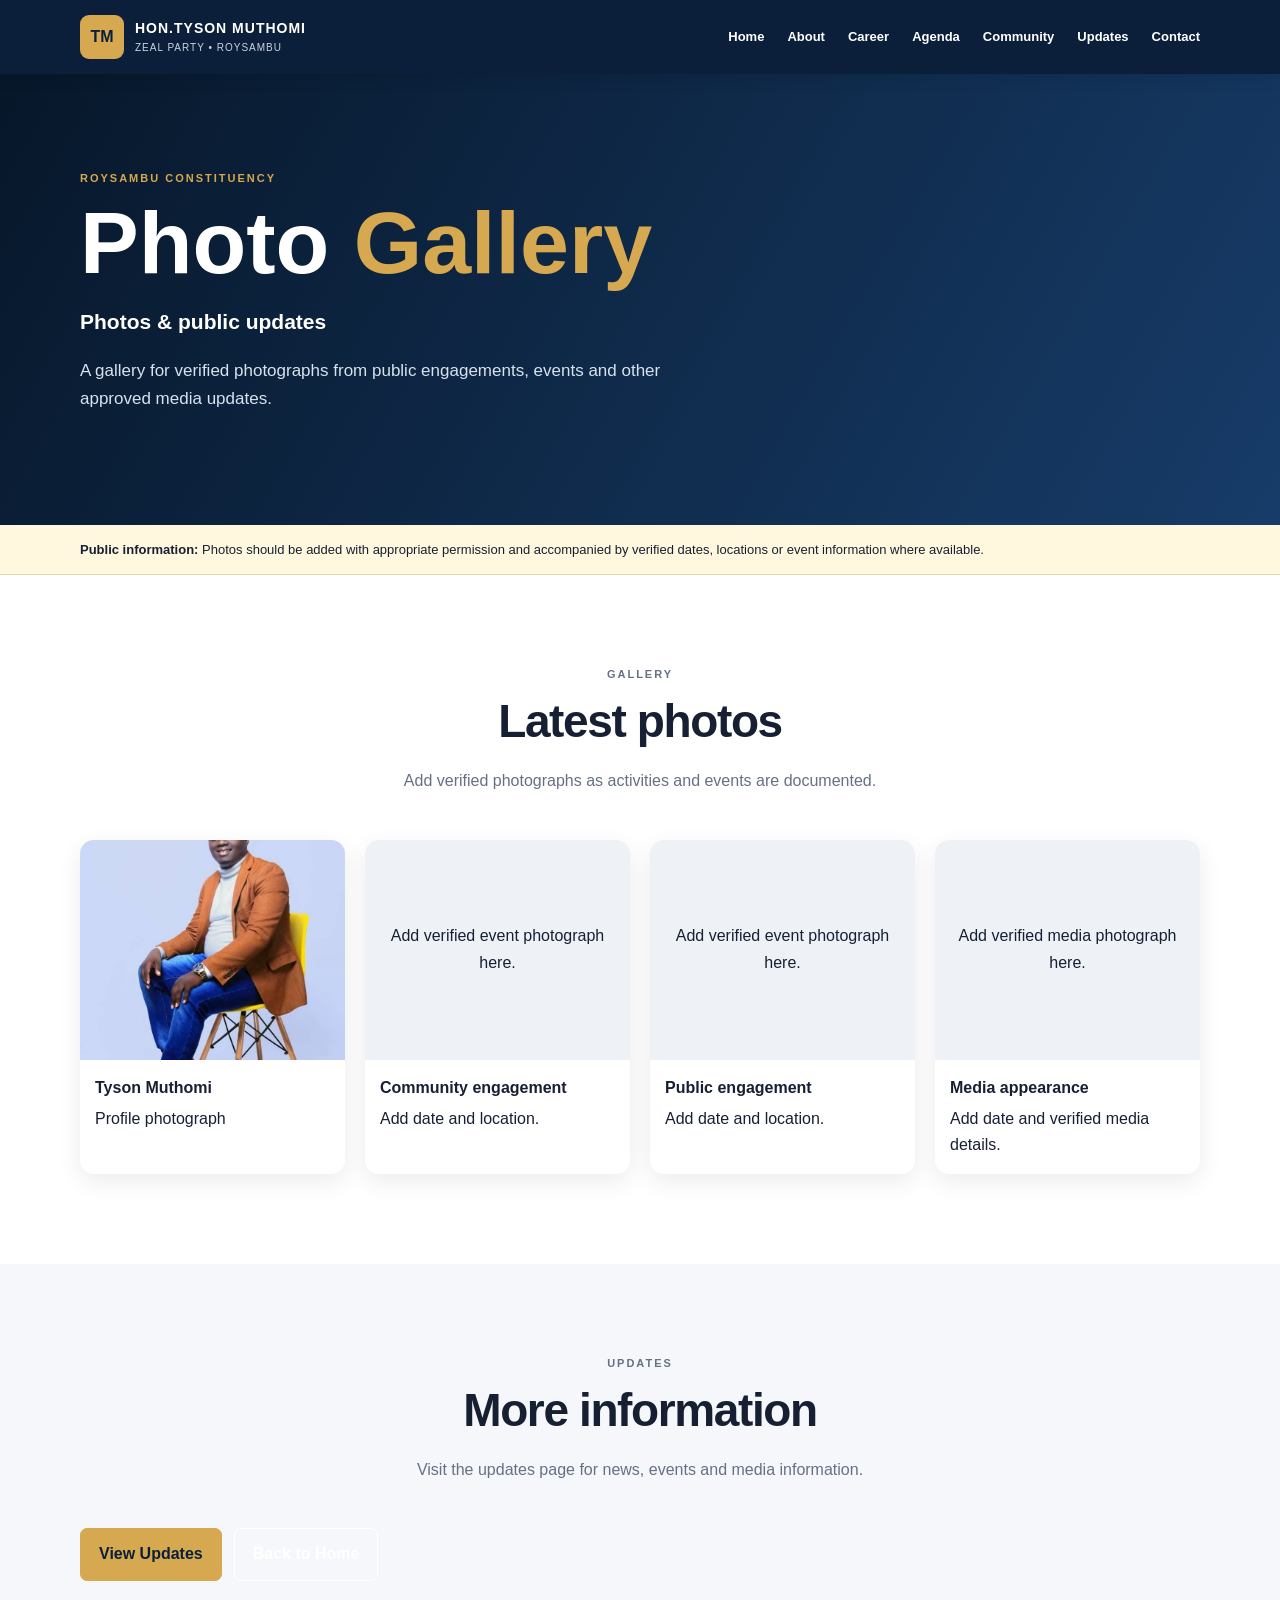
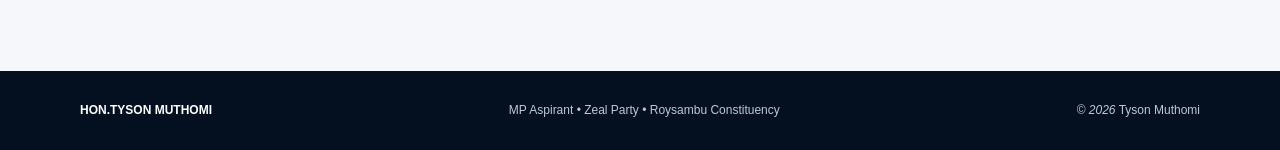
==== gallery.html @ 31da0ade "Add files via upload" ====
<!DOCTYPE html>
<html lang="en"><head>
<meta charset="UTF-8"><meta name="viewport" content="width=device-width, initial-scale=1.0">
<meta name="description" content="Photo gallery for Tyson Muthomi.">
<meta name="theme-color" content="#0b1f3a"><title>Photo Gallery | Hon. Tyson Muthomi</title>
<link rel="stylesheet" href="styles.css">
<style>
.gallery-grid{display:grid;grid-template-columns:repeat(auto-fit,minmax(220px,1fr));gap:20px}
.gallery-item{background:#fff;border-radius:14px;overflow:hidden;text-decoration:none;color:inherit;box-shadow:0 8px 24px rgba(0,0,0,.08)}
.gallery-item img{width:100%;height:220px;object-fit:cover;display:block}
.gallery-caption{padding:15px}.gallery-caption b{display:block;margin-bottom:5px}
.gallery-placeholder{min-height:220px;display:flex;align-items:center;justify-content:center;padding:20px;text-align:center;background:#eef2f7}
</style></head>
<body>
<header class="header"><div class="container nav-wrap">
<a class="brand" href="index.html"><span class="logo">TM</span><span><b>HON.TYSON MUTHOMI</b><small>ZEAL PARTY • ROYSAMBU</small></span></a>
<button class="menu" id="menu" aria-label="Open menu">☰</button>
<nav id="nav"><a href="index.html">Home</a><a href="index.html#about">About</a><a href="index.html#career">Career</a><a href="index.html#agenda">Agenda</a><a href="index.html#community">Community</a><a href="updates.html">Updates</a><a href="index.html#contact">Contact</a></nav>
</div></header>
<main>
<section class="hero"><div class="container"><p class="eyebrow">ROYSAMBU CONSTITUENCY</p><h1>Photo <span>Gallery</span></h1><h2>Photos & public updates</h2><p class="lead">A gallery for verified photographs from public engagements, events and other approved media updates.</p></div></section>
<section class="notice"><div class="container"><strong>Public information:</strong> Photos should be added with appropriate permission and accompanied by verified dates, locations or event information where available.</div></section>
<section class="section"><div class="container"><div class="heading"><p class="eyebrow">GALLERY</p><h2>Latest photos</h2><p>Add verified photographs as activities and events are documented.</p></div>
<div class="gallery-grid">
<a class="gallery-item" href="tyson-muthomi.jpg" target="_blank" rel="noopener"><img src="tyson-muthomi.jpg" alt="Tyson Muthomi"><div class="gallery-caption"><b>Tyson Muthomi</b><span>Profile photograph</span></div></a>
<div class="gallery-item"><div class="gallery-placeholder">Add verified event photograph here.</div><div class="gallery-caption"><b>Community engagement</b><span>Add date and location.</span></div></div>
<div class="gallery-item"><div class="gallery-placeholder">Add verified event photograph here.</div><div class="gallery-caption"><b>Public engagement</b><span>Add date and location.</span></div></div>
<div class="gallery-item"><div class="gallery-placeholder">Add verified media photograph here.</div><div class="gallery-caption"><b>Media appearance</b><span>Add date and verified media details.</span></div></div>
</div></div></section>
<section class="section alt"><div class="container"><div class="heading"><p class="eyebrow">UPDATES</p><h2>More information</h2><p>Visit the updates page for news, events and media information.</p></div><div class="actions"><a class="btn primary" href="updates.html">View Updates</a><a class="btn outline" href="index.html">Back to Home</a></div></div></section>
</main>
<footer><div class="container footer"><b>HON.TYSON MUTHOMI</b><span>MP Aspirant • Zeal Party • Roysambu Constituency</span><span>© <i id="year"></i> Tyson Muthomi</span></div></footer>
<script src="script.js"></script></body></html>
---- styles.css ----
*{box-sizing:border-box}html{scroll-behavior:smooth}body{margin:0;font-family:Inter,Arial,Helvetica,sans-serif;color:#172033;line-height:1.65}a{text-decoration:none;color:inherit}.container{width:min(1120px,92%);margin:auto}.header{position:sticky;top:0;z-index:20;background:#0b1f3a;color:#fff;box-shadow:0 2px 16px #0002}.nav-wrap{min-height:74px;display:flex;align-items:center;justify-content:space-between}.brand{display:flex;align-items:center;gap:11px}.logo{width:44px;height:44px;border-radius:9px;background:#d6a84f;color:#0b1f3a;display:grid;place-items:center;font-weight:900}.brand b{display:block;letter-spacing:1px;font-size:14px}.brand small{display:block;font-size:10px;color:#cbd5e1;letter-spacing:1px}nav{display:flex;gap:23px;font-size:13px;font-weight:700}nav a:hover{color:#d6a84f}.menu{display:none;background:none;border:0;color:#fff;font-size:28px}.hero{background:linear-gradient(120deg,#07172a,#173c69);color:#fff;padding:95px 0}.hero-grid{display:grid;grid-template-columns:1.2fr .8fr;gap:70px;align-items:center}.eyebrow{font-size:11px;letter-spacing:2px;font-weight:900;color:#d6a84f;margin:0 0 12px}.hero h1{font-size:clamp(52px,8vw,88px);line-height:1;margin:10px 0}.hero h1 span{color:#d6a84f}.hero h2{font-size:21px}.lead{max-width:650px;color:#d8e2ee;font-size:17px}.actions{display:flex;gap:12px;flex-wrap:wrap;margin-top:28px}.btn{display:inline-flex;padding:12px 18px;border:1px solid #fff;border-radius:7px;font-weight:800;cursor:pointer}.primary{background:#d6a84f;color:#0b1f3a;border-color:#d6a84f}.outline{color:#fff}.outline:hover{background:#fff;color:#0b1f3a}.hero-photo{background:#c7ced8;border-radius:16px;overflow:hidden;box-shadow:0 18px 50px #0004}.hero-photo img{display:block;width:100%;height:500px;object-fit:cover;object-position:center top}.photo-caption{background:#0b1f3a;color:#fff;padding:13px;text-align:center;font-weight:800}.notice{background:#fff8df;border-bottom:1px solid #ead99f;padding:14px 0;font-size:13px}.section{padding:90px 0}.alt{background:#f5f7fa}.two-col{display:grid;grid-template-columns:1fr 1fr;gap:70px;align-items:start}.section h2,.quote h2{font-size:clamp(31px,4vw,46px);line-height:1.15;margin:5px 0 20px;letter-spacing:-.03em}.section p{color:#667085}.profile-card,.empty,form{background:#fff;border:1px solid #e1e6ed;border-radius:14px;padding:28px}.profile-card h3{margin-top:0}.profile-card div{padding:14px 0;border-bottom:1px solid #eee}.profile-card div:last-child{border:0}.profile-card span,.profile-card b{display:block}.profile-card span{font-size:12px;color:#667085}.heading{text-align:center;max-width:760px;margin:0 auto 45px}.timeline{max-width:850px;margin:auto;display:grid;gap:20px}.timeline article{background:#fff;border:1px solid #e1e6ed;border-radius:13px;padding:24px;border-left:5px solid #d6a84f}.timeline span,.cards span{font-size:11px;font-weight:900;letter-spacing:1.5px;color:#9a711e}.timeline h3{margin:6px 0 0;font-size:22px}.timeline h4{margin:0;color:#0b1f3a}.cards{display:grid;grid-template-columns:repeat(3,1fr);gap:20px}.cards article{border:1px solid #e1e6ed;border-radius:13px;padding:25px;background:#fff}.cards article:hover{box-shadow:0 15px 35px #0b1f3a12;transform:translateY(-3px);transition:.2s}.cards h3{margin:7px 0}.cards p{font-size:14px}.quote{background:#0b1f3a;color:#fff;padding:90px 0}.quote h2{max-width:850px}.quote p:last-child{color:#c7d3e0}.empty{min-height:220px}.empty strong{color:#9a711e}.contact{background:#07172a;color:#fff;padding:90px 0}.light{color:#f3cf7d}.contact p{color:#c4d0dd}.contact-list{margin-top:28px}.contact-list div{display:flex;justify-content:space-between;gap:20px;padding:14px 0;border-bottom:1px solid #ffffff1c}.contact-list a{color:#f3cf7d;font-weight:800}form label{display:block;color:#172033;font-size:13px;font-weight:800;margin-bottom:14px}input,textarea{display:block;width:100%;margin-top:6px;padding:12px;border:1px solid #ccd3dd;border-radius:7px;font:inherit}form small{display:block;color:#667085;margin-top:12px}footer{background:#04101f;color:#bdc9d7}.footer{padding:30px 0;display:flex;justify-content:space-between;gap:20px;flex-wrap:wrap;font-size:12px}.footer b{color:#fff}@media(max-width:850px){nav{display:none;position:absolute;top:74px;left:0;right:0;background:#0b1f3a;padding:20px;flex-direction:column}nav.open{display:flex}.menu{display:block}.hero-grid,.two-col{grid-template-columns:1fr;gap:40px}.hero-photo{max-width:460px}.cards{grid-template-columns:1fr 1fr}}@media(max-width:540px){.hero{padding:70px 0}.section,.contact,.quote{padding:65px 0}.cards{grid-template-columns:1fr}.hero-photo img{height:420px}.actions{flex-direction:column}.actions .btn{justify-content:center}.footer{flex-direction:column;text-align:center}.contact-list div{flex-direction:column;gap:4px}}
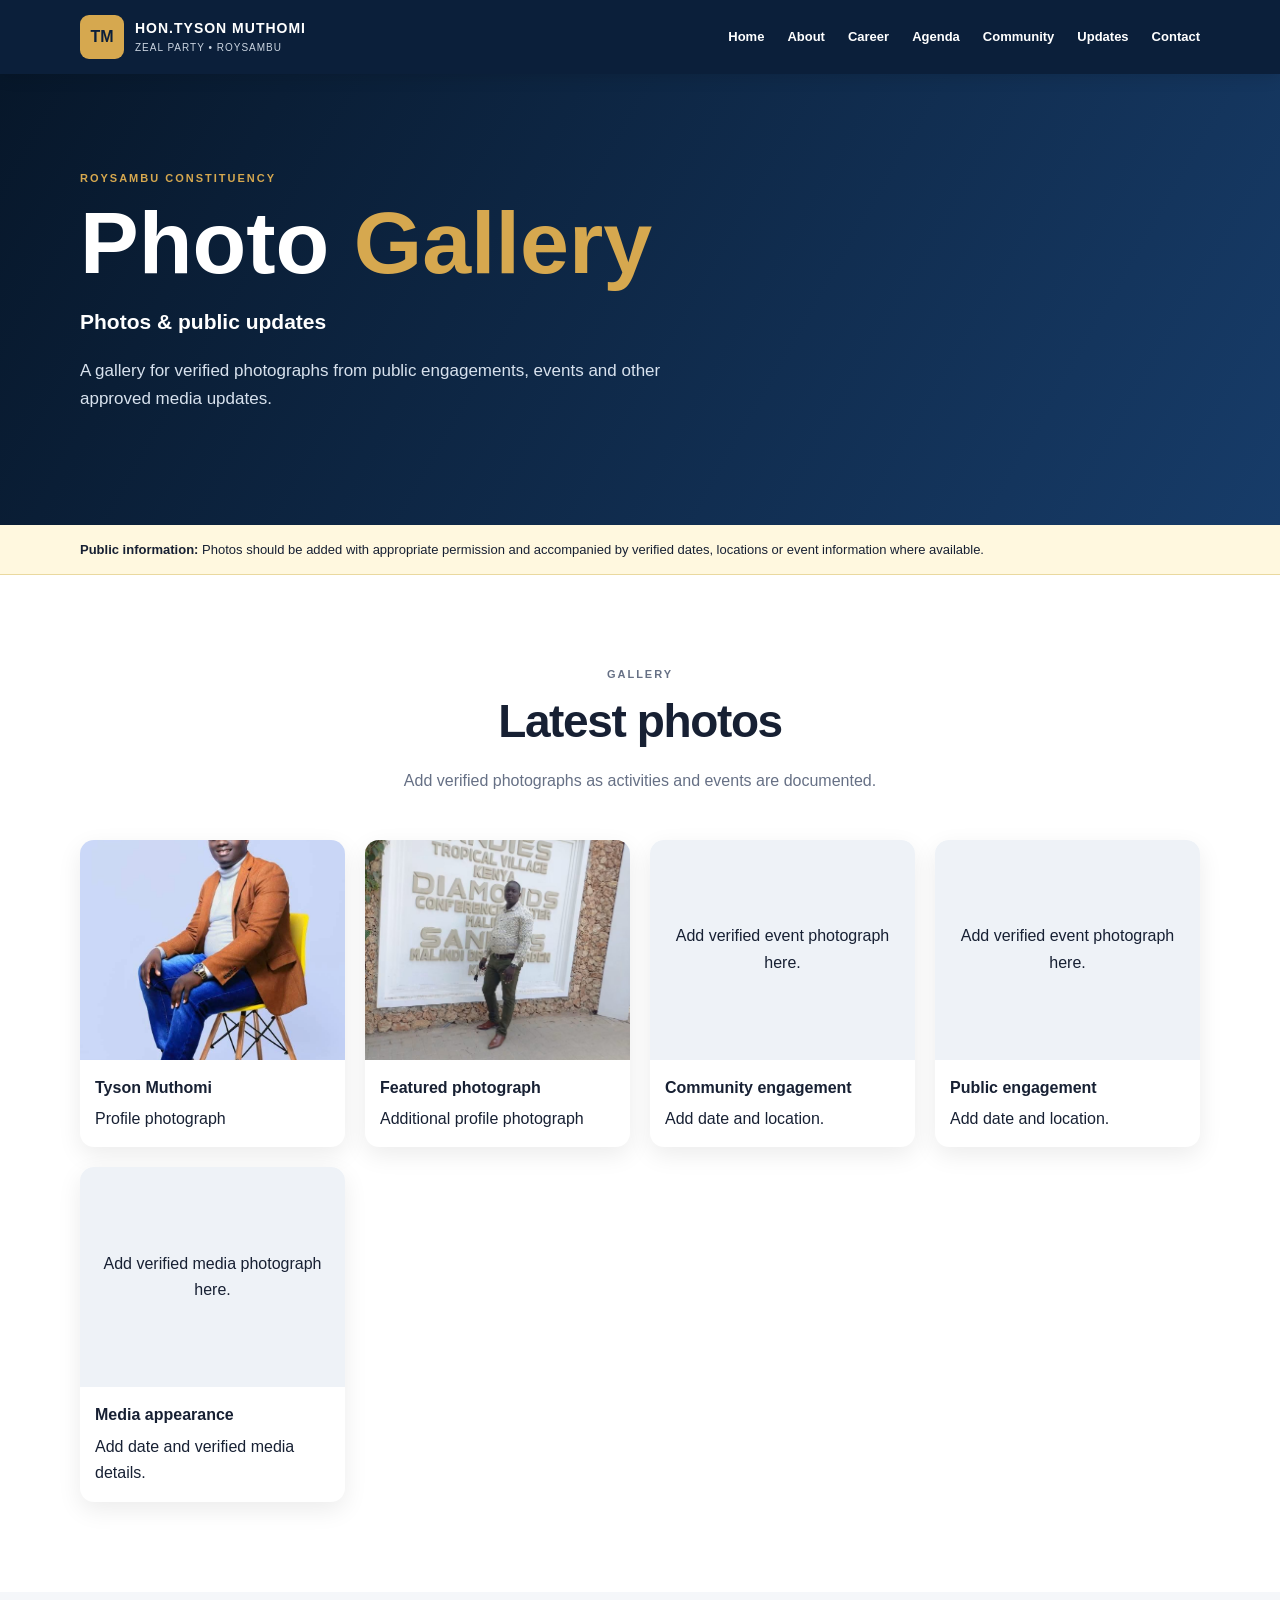
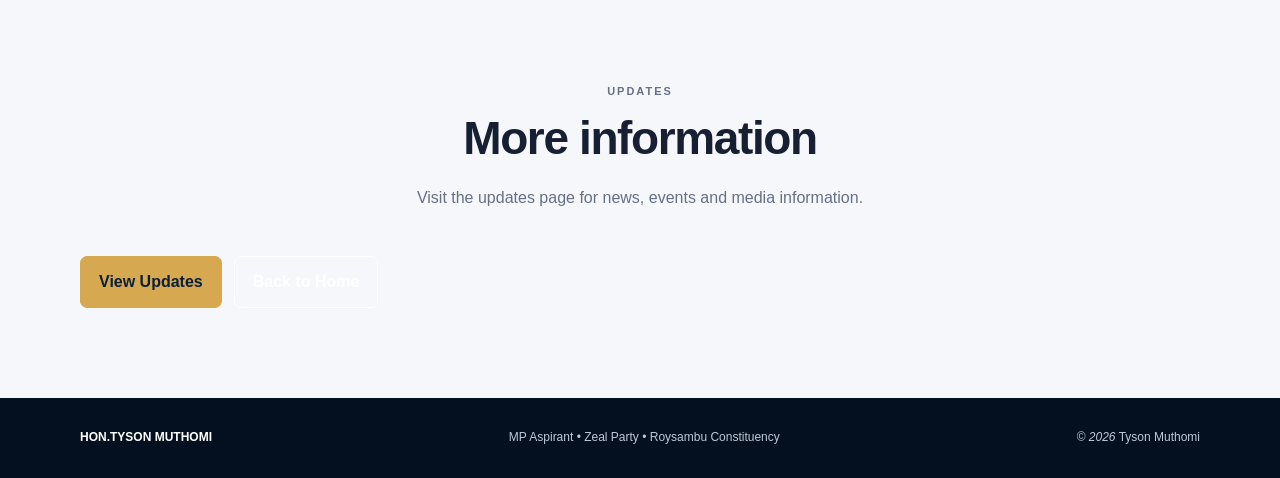
==== commit afa85838: "Update gallery.html" ====
--- a/gallery.html
+++ b/gallery.html
@@ -23,6 +23,13 @@
 <section class="section"><div class="container"><div class="heading"><p class="eyebrow">GALLERY</p><h2>Latest photos</h2><p>Add verified photographs as activities and events are documented.</p></div>
 <div class="gallery-grid">
 <a class="gallery-item" href="tyson-muthomi.jpg" target="_blank" rel="noopener"><img src="tyson-muthomi.jpg" alt="Tyson Muthomi"><div class="gallery-caption"><b>Tyson Muthomi</b><span>Profile photograph</span></div></a>
+  <a class="gallery-item featured" href="muthomi.jpeg" target="_blank" rel="noopener">
+  <img src="muthomi.jpeg" alt="Tyson Muthomi">
+  <div class="gallery-caption">
+    <b>Featured photograph</b>
+    <span>Additional profile photograph</span>
+  </div>
+</a>
 <div class="gallery-item"><div class="gallery-placeholder">Add verified event photograph here.</div><div class="gallery-caption"><b>Community engagement</b><span>Add date and location.</span></div></div>
 <div class="gallery-item"><div class="gallery-placeholder">Add verified event photograph here.</div><div class="gallery-caption"><b>Public engagement</b><span>Add date and location.</span></div></div>
 <div class="gallery-item"><div class="gallery-placeholder">Add verified media photograph here.</div><div class="gallery-caption"><b>Media appearance</b><span>Add date and verified media details.</span></div></div>
@@ -30,4 +37,4 @@
 <section class="section alt"><div class="container"><div class="heading"><p class="eyebrow">UPDATES</p><h2>More information</h2><p>Visit the updates page for news, events and media information.</p></div><div class="actions"><a class="btn primary" href="updates.html">View Updates</a><a class="btn outline" href="index.html">Back to Home</a></div></div></section>
 </main>
 <footer><div class="container footer"><b>HON.TYSON MUTHOMI</b><span>MP Aspirant • Zeal Party • Roysambu Constituency</span><span>© <i id="year"></i> Tyson Muthomi</span></div></footer>
-<script src="script.js"></script></body></html>+<script src="script.js"></script></body></html>
